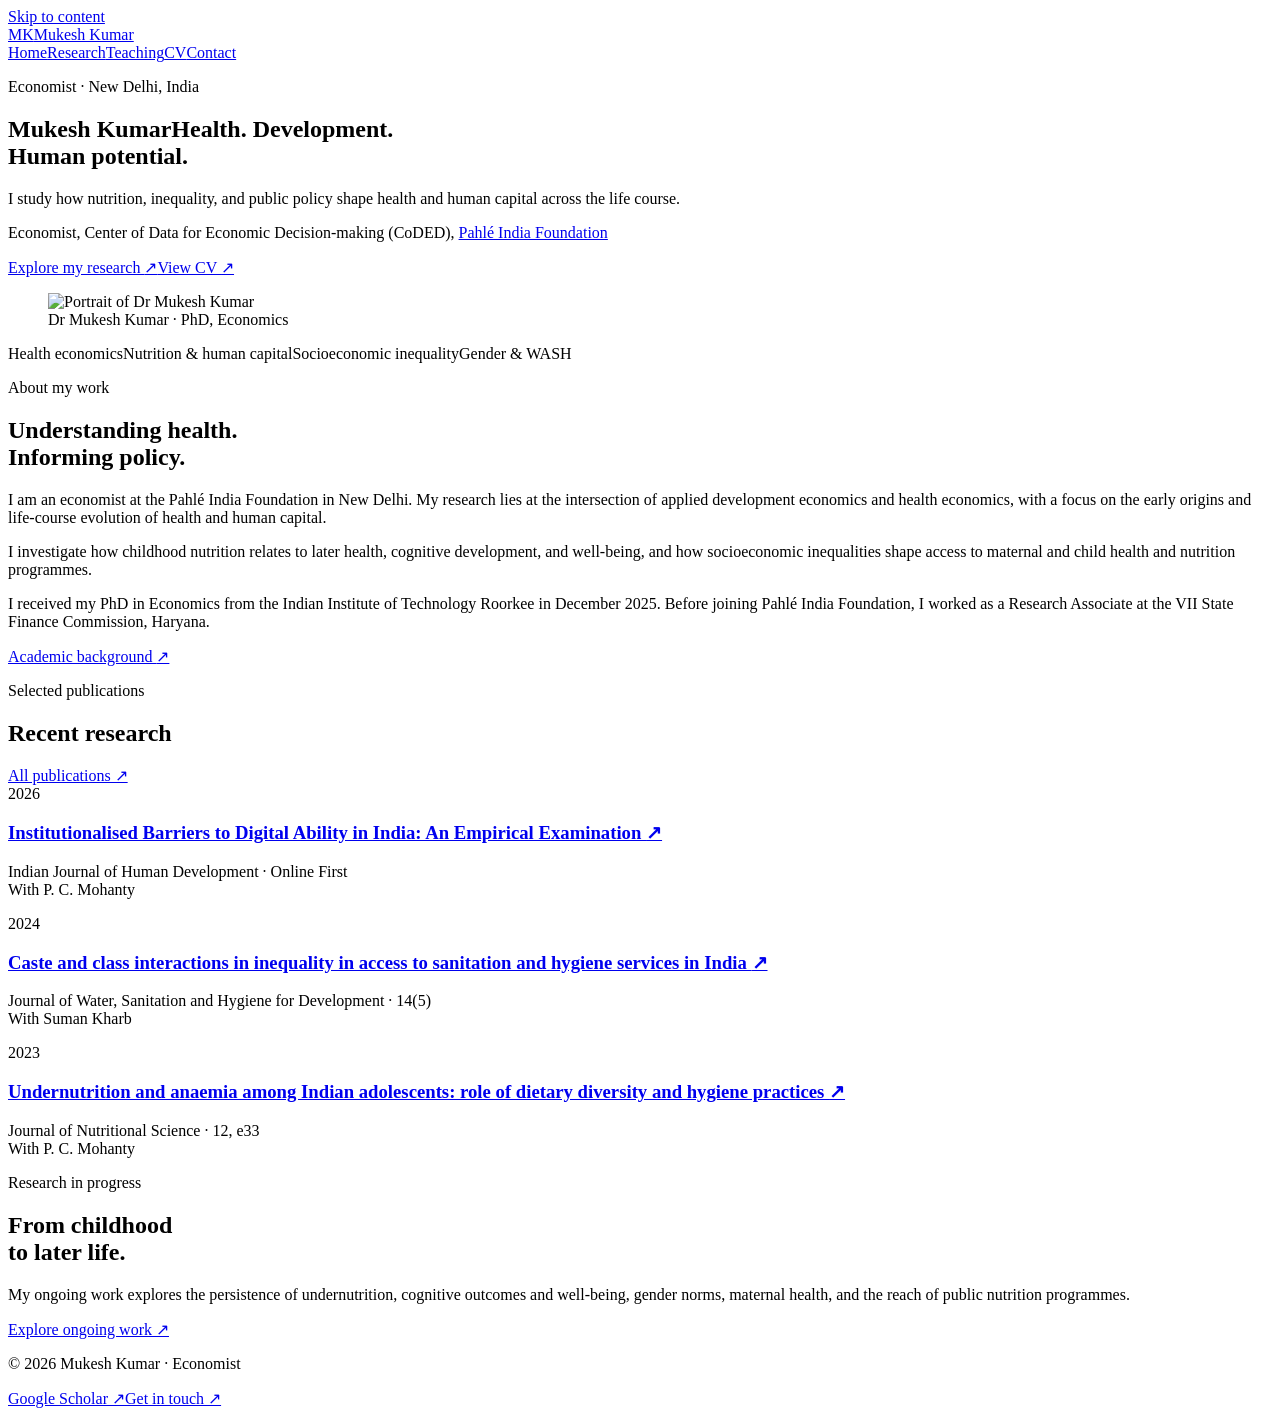
==== index.html @ 3e2ff4a7 "Create academic website pages" ====
<!doctype html>
<html lang="en"><head><meta charset="utf-8"><meta name="viewport" content="width=device-width,initial-scale=1"><title>Health &amp; Development Economics | Mukesh Kumar</title><meta name="description" content="Dr Mukesh Kumar is an economist at Pahlé India Foundation, researching health, nutrition, human capital, and socioeconomic inequality."><meta name="theme-color" content="#193c35"><link rel="icon" type="image/svg+xml" href="assets/favicon.svg"><link rel="stylesheet" href="assets/style.css"></head><body><a class="skip" href="#main">Skip to content</a><header><div class="wrap header-inner"><a class="brand" href="index.html"><span class="monogram" aria-hidden="true">MK</span>Mukesh Kumar</a><nav aria-label="Main navigation"><a href="index.html" aria-current="page">Home</a><a href="research.html" >Research</a><a href="teaching.html" >Teaching</a><a href="cv.html" >CV</a><a href="contact.html" >Contact</a></nav></div></header><main id="main" class="wrap">
<section class="hero"><div><p class="eyebrow">Economist · New Delhi, India</p><h1>Mukesh Kumar<span>Health. Development.<br>Human potential.</span></h1><p class="lead">I study how nutrition, inequality, and public policy shape health and human capital across the life course.</p><p class="affiliation">Economist, Center of Data for Economic Decision-making (CoDED), <a href="https://pahleindia.org/">Pahlé India Foundation</a></p><div class="actions"><a class="button" href="research.html">Explore my research <span class="arrow">↗</span></a><a class="text-link" href="https://drive.google.com/file/d/1Ys0aPG4cTPHY_JS8u-lIjC4zX_5vKzHQ/view">View CV <span class="arrow">↗</span></a></div></div><figure class="portrait"><img src="assets/portrait.jpg" alt="Portrait of Dr Mukesh Kumar" width="746" height="902"><figcaption>Dr Mukesh Kumar · PhD, Economics</figcaption></figure></section>
<div class="topics" aria-label="Research interests"><span>Health economics</span><span>Nutrition & human capital</span><span>Socioeconomic inequality</span><span>Gender & WASH</span></div>
<section class="section split"><div><p class="section-label">About my work</p><h2>Understanding health.<br>Informing policy.</h2></div><div><p>I am an economist at the Pahlé India Foundation in New Delhi. My research lies at the intersection of applied development economics and health economics, with a focus on the early origins and life-course evolution of health and human capital.</p><p>I investigate how childhood nutrition relates to later health, cognitive development, and well-being, and how socioeconomic inequalities shape access to maternal and child health and nutrition programmes.</p><p>I received my PhD in Economics from the Indian Institute of Technology Roorkee in December 2025. Before joining Pahlé India Foundation, I worked as a Research Associate at the VII State Finance Commission, Haryana.</p><a class="text-link" href="cv.html">Academic background <span class="arrow">↗</span></a></div></section>
<section class="section border-top"><div class="section-head"><div><p class="section-label">Selected publications</p><h2>Recent research</h2></div><a class="text-link" href="research.html">All publications ↗</a></div><article class="paper"><div class="year">2026</div><div><h3><a href="https://doi.org/10.1177/09737030261459611">Institutionalised Barriers to Digital Ability in India: An Empirical Examination <span aria-hidden="true">↗</span></a></h3><p class="meta">Indian Journal of Human Development · Online First<br>With P. C. Mohanty</p></div></article><article class="paper"><div class="year">2024</div><div><h3><a href="https://doi.org/10.2166/washdev.2024.020">Caste and class interactions in inequality in access to sanitation and hygiene services in India <span aria-hidden="true">↗</span></a></h3><p class="meta">Journal of Water, Sanitation and Hygiene for Development · 14(5)<br>With Suman Kharb</p></div></article><article class="paper"><div class="year">2023</div><div><h3><a href="https://www.cambridge.org/core/journals/journal-of-nutritional-science/article/undernutrition-and-anaemia-among-indian-adolescents-role-of-dietary-diversity-and-hygiene-practices/B2F1D50CA444314B1232930CCE331B0E">Undernutrition and anaemia among Indian adolescents: role of dietary diversity and hygiene practices <span aria-hidden="true">↗</span></a></h3><p class="meta">Journal of Nutritional Science · 12, e33<br>With P. C. Mohanty</p></div></article></section>
<section class="section split border-top"><div><p class="section-label">Research in progress</p><h2>From childhood<br>to later life.</h2></div><div><p>My ongoing work explores the persistence of undernutrition, cognitive outcomes and well-being, gender norms, maternal health, and the reach of public nutrition programmes.</p><a class="text-link" href="research.html#ongoing">Explore ongoing work ↗</a></div></section></main><footer><div class="wrap footer-inner"><p>© 2026 Mukesh Kumar · Economist</p><div class="footer-links"><a href="https://scholar.google.com/citations?user=EbogfrwAAAAJ">Google Scholar ↗</a><a href="contact.html">Get in touch ↗</a></div></div></footer></body></html>
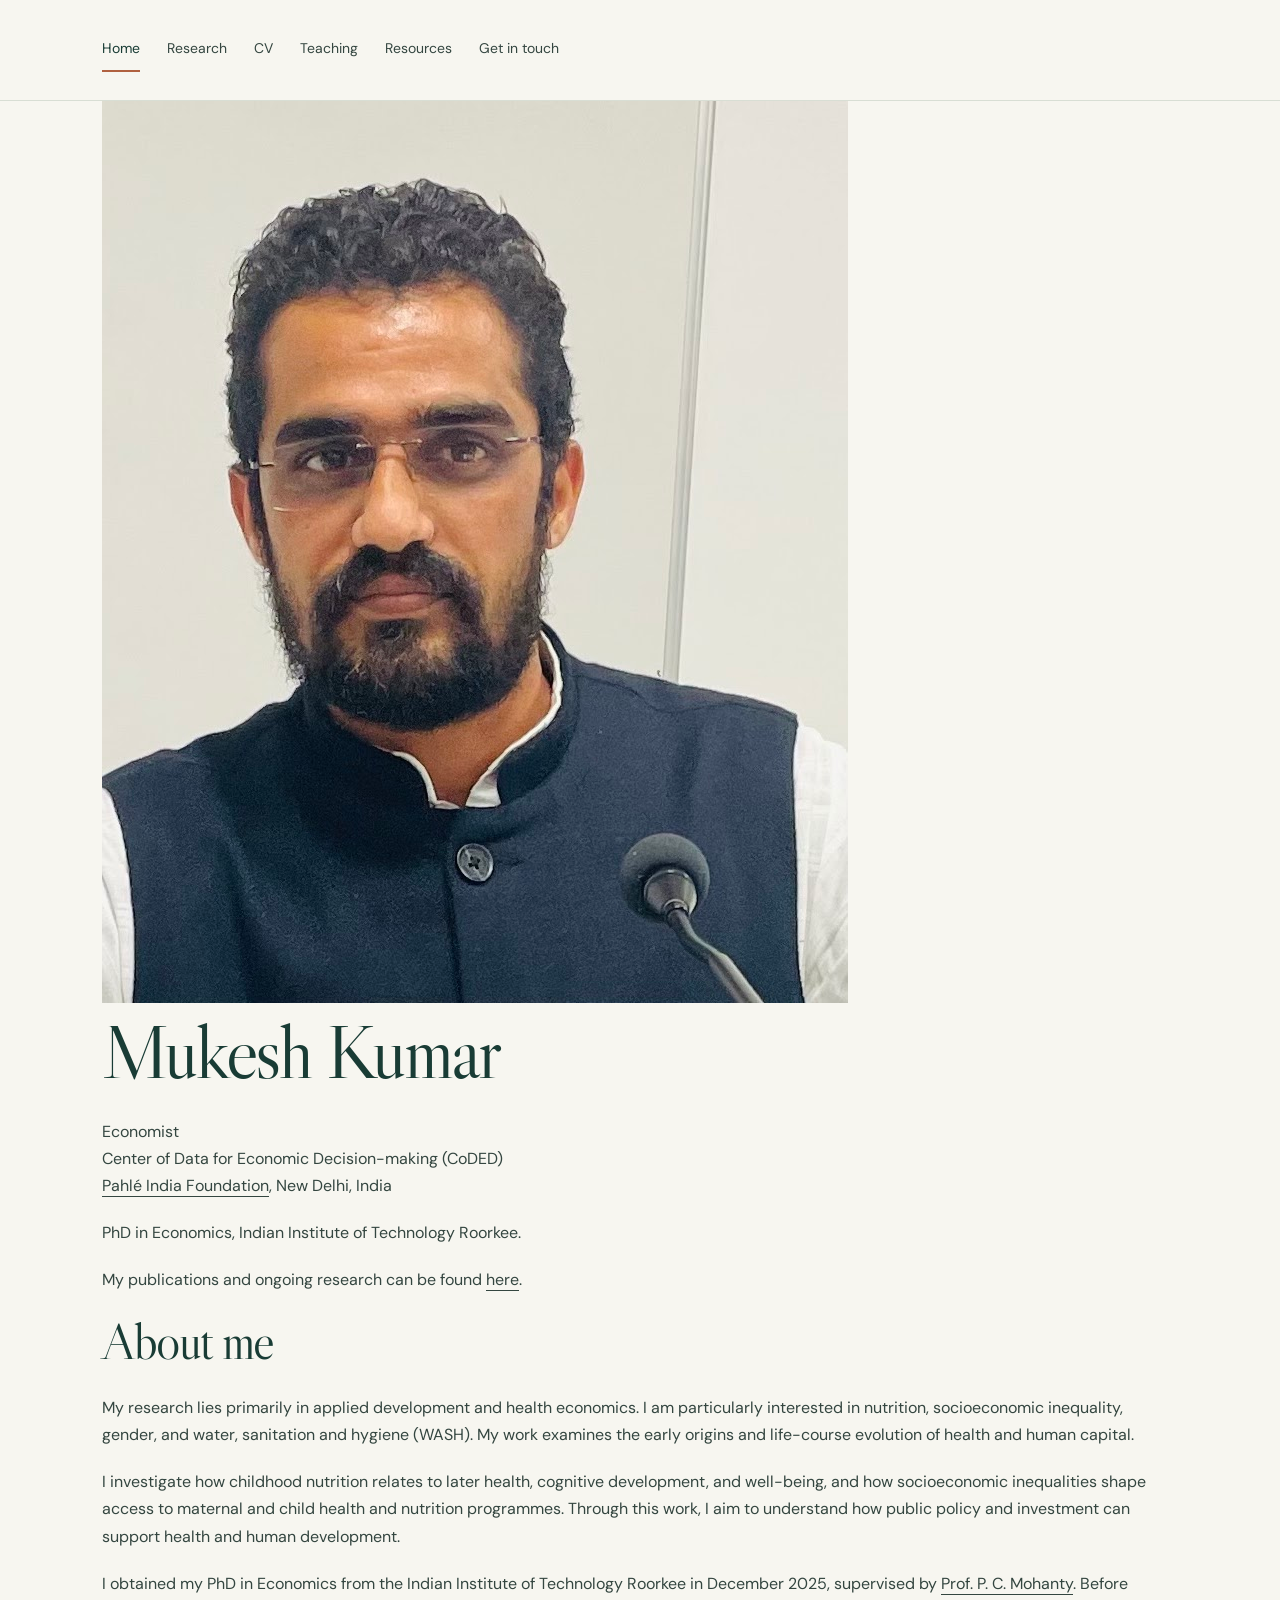
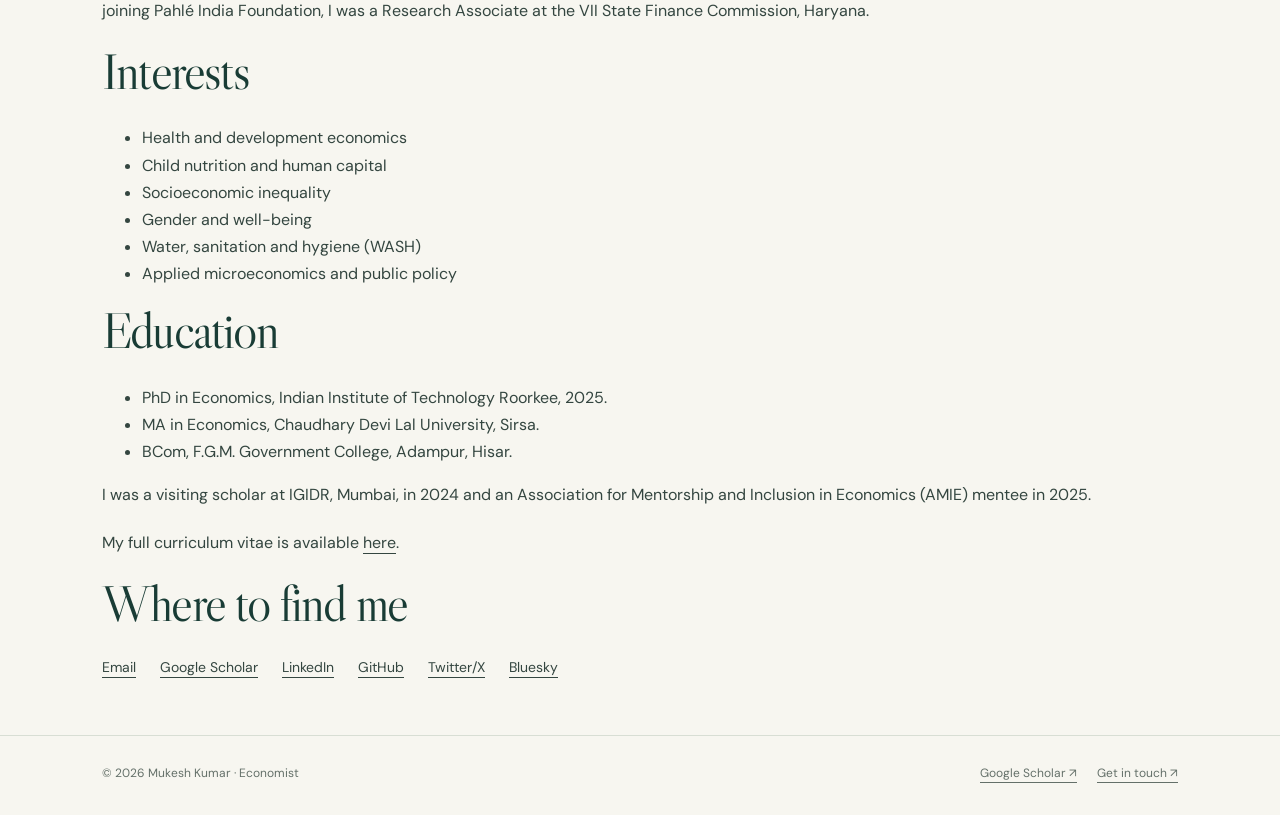
==== commit e1f05ead: "Adapt pages to the requested academic homepage format" ====
--- a/index.html
+++ b/index.html
@@ -1,7 +1,6 @@
 <!doctype html>
-<html lang="en"><head><meta charset="utf-8"><meta name="viewport" content="width=device-width,initial-scale=1"><title>Health &amp; Development Economics | Mukesh Kumar</title><meta name="description" content="Dr Mukesh Kumar is an economist at Pahlé India Foundation, researching health, nutrition, human capital, and socioeconomic inequality."><meta name="theme-color" content="#193c35"><link rel="icon" type="image/svg+xml" href="assets/favicon.svg"><link rel="stylesheet" href="assets/style.css"></head><body><a class="skip" href="#main">Skip to content</a><header><div class="wrap header-inner"><a class="brand" href="index.html"><span class="monogram" aria-hidden="true">MK</span>Mukesh Kumar</a><nav aria-label="Main navigation"><a href="index.html" aria-current="page">Home</a><a href="research.html" >Research</a><a href="teaching.html" >Teaching</a><a href="cv.html" >CV</a><a href="contact.html" >Contact</a></nav></div></header><main id="main" class="wrap">
-<section class="hero"><div><p class="eyebrow">Economist · New Delhi, India</p><h1>Mukesh Kumar<span>Health. Development.<br>Human potential.</span></h1><p class="lead">I study how nutrition, inequality, and public policy shape health and human capital across the life course.</p><p class="affiliation">Economist, Center of Data for Economic Decision-making (CoDED), <a href="https://pahleindia.org/">Pahlé India Foundation</a></p><div class="actions"><a class="button" href="research.html">Explore my research <span class="arrow">↗</span></a><a class="text-link" href="https://drive.google.com/file/d/1Ys0aPG4cTPHY_JS8u-lIjC4zX_5vKzHQ/view">View CV <span class="arrow">↗</span></a></div></div><figure class="portrait"><img src="assets/portrait.jpg" alt="Portrait of Dr Mukesh Kumar" width="746" height="902"><figcaption>Dr Mukesh Kumar · PhD, Economics</figcaption></figure></section>
-<div class="topics" aria-label="Research interests"><span>Health economics</span><span>Nutrition & human capital</span><span>Socioeconomic inequality</span><span>Gender & WASH</span></div>
-<section class="section split"><div><p class="section-label">About my work</p><h2>Understanding health.<br>Informing policy.</h2></div><div><p>I am an economist at the Pahlé India Foundation in New Delhi. My research lies at the intersection of applied development economics and health economics, with a focus on the early origins and life-course evolution of health and human capital.</p><p>I investigate how childhood nutrition relates to later health, cognitive development, and well-being, and how socioeconomic inequalities shape access to maternal and child health and nutrition programmes.</p><p>I received my PhD in Economics from the Indian Institute of Technology Roorkee in December 2025. Before joining Pahlé India Foundation, I worked as a Research Associate at the VII State Finance Commission, Haryana.</p><a class="text-link" href="cv.html">Academic background <span class="arrow">↗</span></a></div></section>
-<section class="section border-top"><div class="section-head"><div><p class="section-label">Selected publications</p><h2>Recent research</h2></div><a class="text-link" href="research.html">All publications ↗</a></div><article class="paper"><div class="year">2026</div><div><h3><a href="https://doi.org/10.1177/09737030261459611">Institutionalised Barriers to Digital Ability in India: An Empirical Examination <span aria-hidden="true">↗</span></a></h3><p class="meta">Indian Journal of Human Development · Online First<br>With P. C. Mohanty</p></div></article><article class="paper"><div class="year">2024</div><div><h3><a href="https://doi.org/10.2166/washdev.2024.020">Caste and class interactions in inequality in access to sanitation and hygiene services in India <span aria-hidden="true">↗</span></a></h3><p class="meta">Journal of Water, Sanitation and Hygiene for Development · 14(5)<br>With Suman Kharb</p></div></article><article class="paper"><div class="year">2023</div><div><h3><a href="https://www.cambridge.org/core/journals/journal-of-nutritional-science/article/undernutrition-and-anaemia-among-indian-adolescents-role-of-dietary-diversity-and-hygiene-practices/B2F1D50CA444314B1232930CCE331B0E">Undernutrition and anaemia among Indian adolescents: role of dietary diversity and hygiene practices <span aria-hidden="true">↗</span></a></h3><p class="meta">Journal of Nutritional Science · 12, e33<br>With P. C. Mohanty</p></div></article></section>
-<section class="section split border-top"><div><p class="section-label">Research in progress</p><h2>From childhood<br>to later life.</h2></div><div><p>My ongoing work explores the persistence of undernutrition, cognitive outcomes and well-being, gender norms, maternal health, and the reach of public nutrition programmes.</p><a class="text-link" href="research.html#ongoing">Explore ongoing work ↗</a></div></section></main><footer><div class="wrap footer-inner"><p>© 2026 Mukesh Kumar · Economist</p><div class="footer-links"><a href="https://scholar.google.com/citations?user=EbogfrwAAAAJ">Google Scholar ↗</a><a href="contact.html">Get in touch ↗</a></div></div></footer></body></html>+<html lang="en"><head><meta charset="utf-8"><meta name="viewport" content="width=device-width,initial-scale=1"><title>Health &amp; Development Economics | Mukesh Kumar</title><meta name="description" content="Dr Mukesh Kumar is an economist at Pahlé India Foundation, researching health, nutrition, human capital, and socioeconomic inequality."><meta name="theme-color" content="#fbf6f6"><link rel="icon" type="image/svg+xml" href="assets/favicon.svg"><link rel="stylesheet" href="assets/style.css?v=2"></head><body><a class="skip" href="#main">Skip to content</a><header><div class="wrap header-inner"><nav aria-label="Main navigation"><a href="index.html" aria-current="page">Home</a><a href="research.html">Research</a><a href="cv.html">CV</a><a href="teaching.html">Teaching</a><a href="https://sites.google.com/view/mukesh-punia/useful-resources">Resources</a><a href="contact.html">Get in touch</a></nav></div></header><main id="main" class="wrap"><section class="profile-intro"><img class="profile-photo" src="assets/portrait.jpg" alt="Dr Mukesh Kumar" width="746" height="902"><div><h1>Mukesh Kumar</h1><p>Economist<br>Center of Data for Economic Decision-making (CoDED)<br><a href="https://pahleindia.org/">Pahlé India Foundation</a>, New Delhi, India</p><p>PhD in Economics, Indian Institute of Technology Roorkee.</p><p>My publications and ongoing research can be found <a href="research.html">here</a>.</p></div></section>
+<section class="home-section"><h2>About me</h2><p>My research lies primarily in applied development and health economics. I am particularly interested in nutrition, socioeconomic inequality, gender, and water, sanitation and hygiene (WASH). My work examines the early origins and life-course evolution of health and human capital.</p><p>I investigate how childhood nutrition relates to later health, cognitive development, and well-being, and how socioeconomic inequalities shape access to maternal and child health and nutrition programmes. Through this work, I aim to understand how public policy and investment can support health and human development.</p><p>I obtained my PhD in Economics from the Indian Institute of Technology Roorkee in December 2025, supervised by <a href="https://iitr.ac.in/~HS/Pratap_Chandra_Mohanty">Prof. P. C. Mohanty</a>. Before joining Pahlé India Foundation, I was a Research Associate at the VII State Finance Commission, Haryana.</p></section>
+<section class="home-section"><h2>Interests</h2><ul><li>Health and development economics</li><li>Child nutrition and human capital</li><li>Socioeconomic inequality</li><li>Gender and well-being</li><li>Water, sanitation and hygiene (WASH)</li><li>Applied microeconomics and public policy</li></ul></section>
+<section class="home-section"><h2>Education</h2><ul><li>PhD in Economics, Indian Institute of Technology Roorkee, 2025.</li><li>MA in Economics, Chaudhary Devi Lal University, Sirsa.</li><li>BCom, F.G.M. Government College, Adampur, Hisar.</li></ul><p>I was a visiting scholar at IGIDR, Mumbai, in 2024 and an Association for Mentorship and Inclusion in Economics (AMIE) mentee in 2025.</p><p>My full curriculum vitae is available <a href="cv.html">here</a>.</p></section>
+<section class="home-section"><h2>Where to find me</h2><div class="socials"><a href="mailto:mb.cdlu@gmail.com">Email</a><a href="https://scholar.google.com/citations?user=EbogfrwAAAAJ">Google Scholar</a><a href="https://www.linkedin.com/in/mukeshpoonia/">LinkedIn</a><a href="https://github.com/mukesh-punia">GitHub</a><a href="https://x.com/mukeshpunia_">Twitter/X</a><a href="https://bsky.app/profile/mukeshbishnoi.bsky.social">Bluesky</a></div></section></main><footer><div class="wrap footer-inner"><p>© 2026 Mukesh Kumar · Economist</p><div class="footer-links"><a href="https://scholar.google.com/citations?user=EbogfrwAAAAJ">Google Scholar ↗</a><a href="contact.html">Get in touch ↗</a></div></div></footer></body></html>
--- a/assets/style.css
+++ b/assets/style.css
@@ -0,0 +1,2 @@
+@import url('https://fonts.googleapis.com/css2?family=DM+Sans:wght@400;500;600;700&family=Libre+Caslon+Display&display=swap');
+:root{--paper:#f7f6f0;--ink:#193c35;--text:#344640;--muted:#647069;--line:#d8ded4;--accent:#b06140;--white:#fffef9}*{box-sizing:border-box}html{scroll-behavior:smooth}body{margin:0;background:var(--paper);color:var(--text);font-family:'DM Sans',Arial,sans-serif;font-size:16px;line-height:1.7}a{color:inherit;text-underline-offset:5px}a:hover{color:var(--accent)}a:focus-visible,summary:focus-visible{outline:3px solid var(--accent);outline-offset:5px}h1,h2,h3,p{margin-top:0}h1,h2,h3{color:var(--ink)}h1,h2{font-family:'Libre Caslon Display',Georgia,serif;font-weight:400;line-height:1.06;letter-spacing:-.035em}h1{font-size:clamp(3.4rem,6vw,5.5rem);margin-bottom:25px}h2{font-size:clamp(2.3rem,4vw,3.6rem);margin-bottom:26px}h3{font-size:1.2rem;line-height:1.45;font-weight:500;margin-bottom:10px}p{margin-bottom:20px}.wrap{max-width:1160px;margin:auto;padding:0 42px}.skip{position:fixed;top:-100px;left:16px;z-index:10;padding:8px 16px;background:white}.skip:focus{top:12px}header{border-bottom:1px solid var(--line)}.header-inner{display:flex;align-items:center;justify-content:space-between;gap:28px;min-height:100px}.brand{display:flex;align-items:center;gap:13px;text-decoration:none;color:var(--ink);font-weight:600;white-space:nowrap}.monogram{border:1px solid var(--ink);width:38px;height:38px;display:grid;place-items:center;font:19px Georgia,serif;letter-spacing:-2px;padding-right:2px}nav{display:flex;gap:27px;align-items:center;font-size:14px}nav a{text-decoration:none;padding:9px 0;border-bottom:2px solid transparent}nav a[aria-current=page]{border-color:var(--accent);color:var(--ink)}.hero{display:grid;grid-template-columns:1.5fr 1fr;gap:90px;align-items:center;padding-top:76px;padding-bottom:76px}.eyebrow{color:var(--accent);font-size:11px;font-weight:700;letter-spacing:.18em;text-transform:uppercase;margin-bottom:23px}.hero h1 span{display:block;font-size:.5em;letter-spacing:-.02em;margin-top:15px}.lead{font-size:19px;line-height:1.7;max-width:620px}.affiliation{font-size:14px;max-width:480px;color:var(--muted)}.actions{display:flex;gap:24px;align-items:center;flex-wrap:wrap;margin-top:30px}.button{background:var(--ink);color:var(--white);padding:13px 21px;text-decoration:none;display:inline-block;font-size:14px}.button:hover{background:#2b5046;color:white}.text-link{font-size:14px;font-weight:600}.portrait{margin:0;position:relative;padding:0 17px 17px 0}.portrait:after{content:'';position:absolute;right:0;bottom:0;width:90%;height:88%;border:1px solid #b9c5b7;z-index:-1}.portrait img{display:block;width:100%;max-height:405px;object-fit:cover;object-position:center 30%;filter:saturate(.75)}.portrait figcaption{font-size:11px;letter-spacing:.13em;text-transform:uppercase;margin-top:18px;color:var(--muted)}.topics{border-top:1px solid var(--line);border-bottom:1px solid var(--line);display:flex;gap:25px;justify-content:space-between;padding-top:21px;padding-bottom:21px;font-size:12px;color:var(--muted)}.section{padding-top:70px;padding-bottom:70px}.split{display:grid;grid-template-columns:1fr 2fr;gap:70px}.split h2{font-size:40px}.section-label{font-size:11px;letter-spacing:.15em;text-transform:uppercase;color:var(--accent);font-weight:700;margin-bottom:18px}.section-head{display:flex;align-items:baseline;justify-content:space-between;gap:24px}.border-top{border-top:1px solid var(--line)}.paper{padding:27px 0;border-top:1px solid var(--line);display:grid;grid-template-columns:62px 1fr;gap:20px}.year{color:var(--accent);font-size:13px;padding-top:3px}.paper h3 a{text-decoration:none}.paper h3 a:hover{text-decoration:underline}.meta{font-size:13px;color:var(--muted);margin-bottom:12px}.paper-links{display:flex;gap:20px;font-size:12px;font-weight:600}.page-head{padding:64px 0 40px;max-width:790px}.page-head h1{font-size:64px}.page-head .lead{font-size:18px}.subnav{display:flex;gap:24px;flex-wrap:wrap;font-size:13px;padding:18px 0;border-top:1px solid var(--line);border-bottom:1px solid var(--line)}.subnav a{text-decoration:none}details{font-size:14px;margin-top:13px;max-width:790px}summary{cursor:pointer;color:var(--ink);font-size:12px;font-weight:600;width:max-content}details p{padding:17px 20px;background:#eeefe7;margin:12px 0 0}.research-section{padding-top:50px;scroll-margin-top:20px}.research-section h2{font-size:36px}.work-list{list-style:none;padding:0;margin:0}.work-list li{padding:23px 0;border-top:1px solid var(--line)}.work-list li p:last-child{margin-bottom:0}.grid-two{display:grid;grid-template-columns:1fr 1fr;gap:45px}.teaching-item{padding:28px 0;border-top:1px solid var(--line)}.teaching-item .eyebrow{margin-bottom:10px}.cv-link{background:#e9ede3;padding:38px;margin-bottom:45px;display:flex;justify-content:space-between;align-items:center;gap:25px}.cv-link h3{font-size:24px}.cv-link p{margin-bottom:0}.timeline{padding:20px 0;border-top:1px solid var(--line);display:grid;grid-template-columns:110px 1fr;gap:20px}.timeline p{margin-bottom:4px}.timeline time{font-size:13px;color:var(--muted)}.contact-email{font-family:'Libre Caslon Display',Georgia,serif;font-size:clamp(27px,4vw,46px);color:var(--ink);overflow-wrap:anywhere}.contact-panel{padding:45px;background:#e9ede3}.contact-panel .eyebrow{margin-bottom:15px}.socials{display:flex;gap:24px;flex-wrap:wrap;font-size:14px;margin-top:22px}.note{font-size:13px;color:var(--muted)}footer{margin-top:55px;border-top:1px solid var(--line);padding:27px 0 32px}.footer-inner{display:flex;justify-content:space-between;gap:24px;font-size:12px;color:var(--muted)}.footer-inner p{margin:0}.footer-links{display:flex;gap:20px}.arrow{display:inline-block;margin-left:5px}::selection{background:#d8e1cf} @media(max-width:850px){.wrap{padding:0 26px}.header-inner{flex-wrap:wrap;padding-top:20px;padding-bottom:13px;gap:12px;min-height:auto}nav{gap:22px;flex-wrap:wrap}.hero{gap:40px;padding-top:50px;padding-bottom:50px}.hero h1{font-size:64px}.topics{gap:15px;flex-wrap:wrap;justify-content:flex-start}.split{gap:30px;grid-template-columns:1fr 1.6fr}}@media(max-width:600px){.wrap{padding:0 22px}.brand{font-size:16px}nav{gap:20px;font-size:12px;width:100%;justify-content:space-between}.hero{grid-template-columns:1fr;gap:38px}.hero h1{font-size:62px}.hero .lead{font-size:17px}.portrait{max-width:290px}.portrait img{max-height:320px}.split,.grid-two{grid-template-columns:1fr;gap:15px}.section{padding-top:45px;padding-bottom:45px}.topics{font-size:11px;gap:10px 20px;padding-top:18px;padding-bottom:18px}.section-head{align-items:flex-start}.section-head h2{font-size:35px}.section-head .text-link{max-width:90px;font-size:12px}.paper{grid-template-columns:40px 1fr;gap:10px}.paper h3{font-size:17px}.page-head{padding-top:42px}.page-head h1{font-size:52px}.cv-link{padding:26px;display:block}.cv-link .button{margin-top:20px}.timeline{grid-template-columns:80px 1fr;gap:14px}.contact-panel{padding:26px}.footer-inner{flex-direction:column;gap:12px}.subnav{gap:14px 22px}.lead{font-size:17px}}@media(prefers-reduced-motion:reduce){html{scroll-behavior:auto}}
